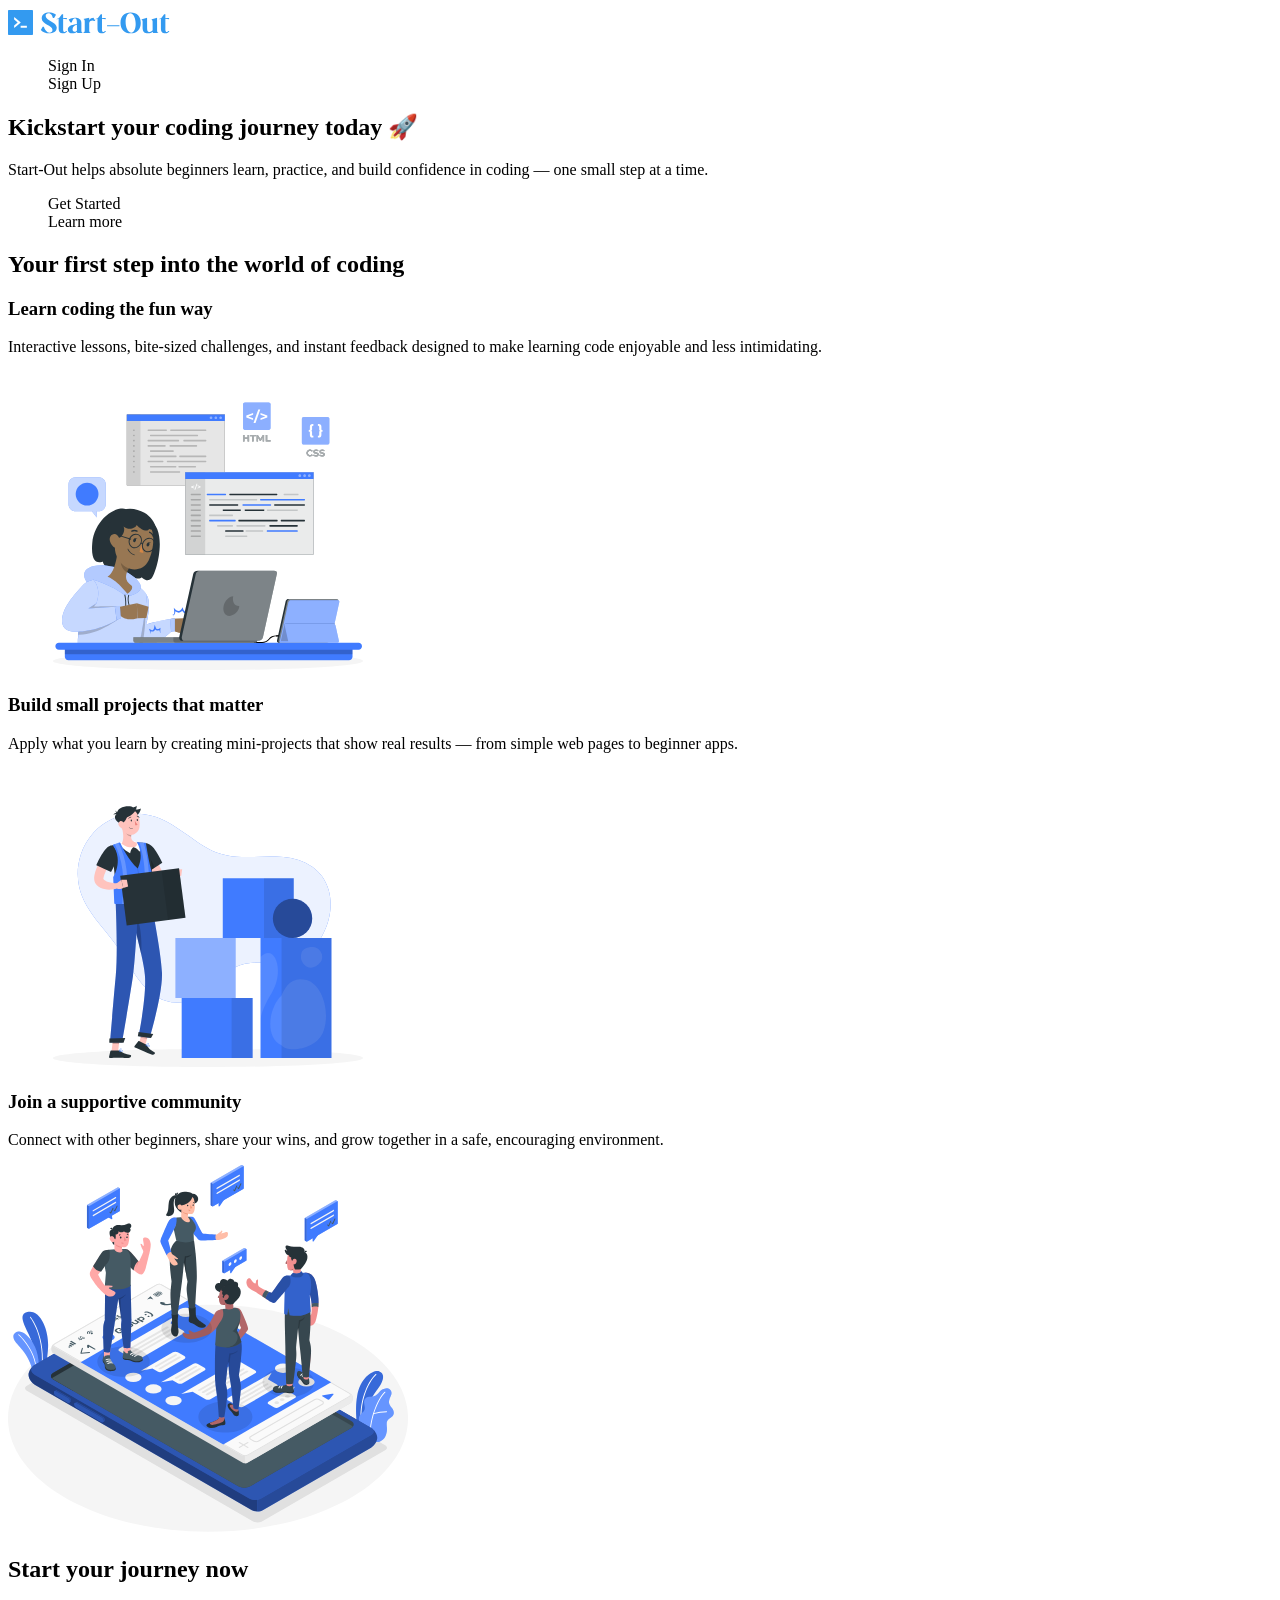
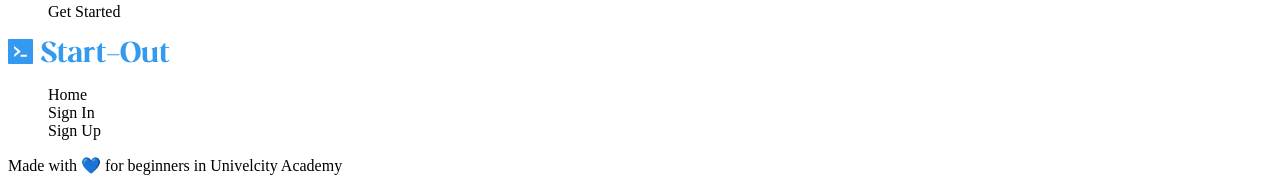
==== index.html @ b6db56e7 "first commit" ====
<!DOCTYPE html>
<html lang="en">

<head>
    <meta charset="UTF-8">
    <meta name="viewport" content="width=device-width, initial-scale=1.0">
    <link rel="stylesheet" href="style.css">
    <title>Start-Out</title>
</head>

<body>
    <header>
        <nav>
            <a href="/"><img src="/images/startout.svg" alt=""></a>
            <!-- Nav Buttons -->
            <ul>
                <li><a href="signin.html">Sign In</a></li>
                <li><a href="signup.html">Sign Up</a></li>
            </ul>
        </nav>

        <section>
            <!-- Hero section -->
            <h1>Kickstart <span>your coding</span> journey today 🚀</h1>
            <p>Start-Out helps absolute beginners learn, practice, and build confidence in coding — one small step at a
                time.
            </p>

            <ul>
                <li><a href="signup.html">Get Started</a></li>
                <li><a href="#">Learn more</a></li>
            </ul>
        </section>

    </header>


    <main>
        <section>
            <!-- Featured Section -->
            <h2>Your <span>first step</span> into the world of coding</h2>

            <div>
                <h3>Learn coding the fun way</h3>
                <p>
                    Interactive lessons, bite-sized challenges, and instant feedback designed to make learning code
                    enjoyable
                    and
                    less intimidating.
                </p>
                <img src="/images/features-1.svg" alt="">
            </div>


            <div>
                <h3>Build small projects that matter</h3>
                <p>
                    Apply what you learn by creating mini-projects that show real results — from simple web pages to
                    beginner
                    apps.
                </p>
                <img src="images/features-2.svg" alt="">
            </div>

            <div>
                <h3>Join a supportive community</h3>
                <p>
                    Connect with other beginners, share your wins, and grow together in a safe, encouraging environment.
                </p>
                <img src="/images/features-3.svg" alt="">
            </div>
        </section>


        <section>
            <!-- Call to Action section -->
            <h2>Start your journey now</h2>
            <ul>
                <li><a href="signup.html">Get Started</a></li>
            </ul>

        </section>

    </main>


    <footer>
        <!-- Footer -->
        <a href="/"><img src="/images/startout.svg" alt=""></a>
        <ul>
            <li><a href="/">Home</a></li>
            <li><a href="signin.html">Sign In</a></li>
            <li><a href="signup.html">Sign Up</a></li>
        </ul>
        <p>Made with 💙 for beginners in Univelcity Academy</p>
    </footer>

</body>

</html>
---- style.css ----
ul{
    list-style: none;
}
a{
    text-decoration: none;
    color: inherit;
}
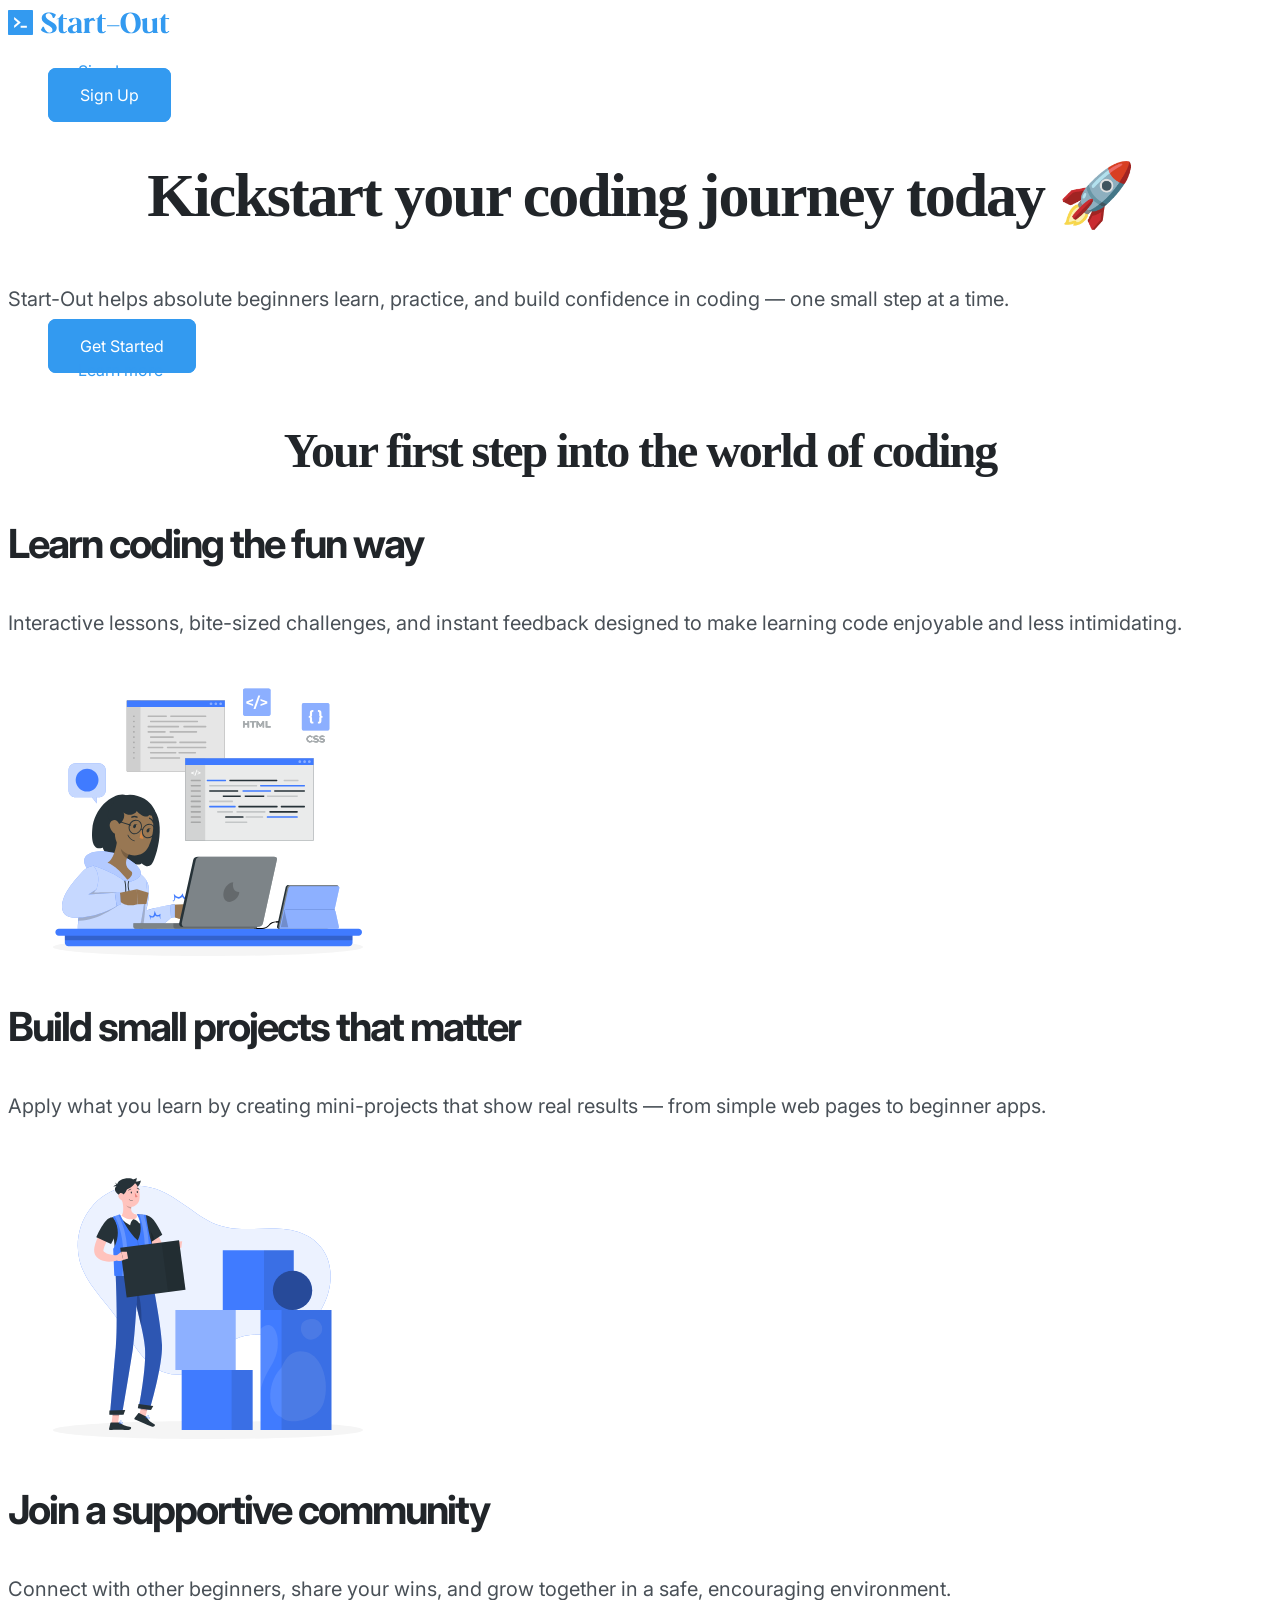
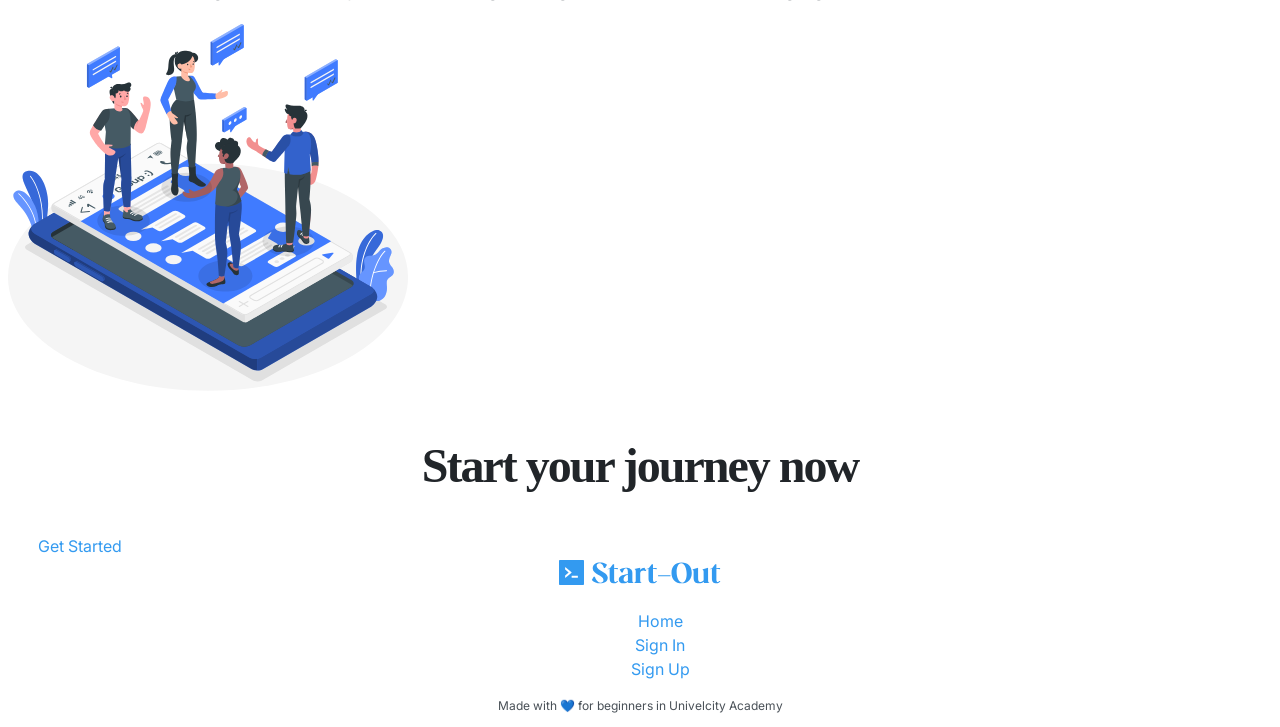
==== commit 15094eca: "added more css rules" ====
--- a/index.html
+++ b/index.html
@@ -5,30 +5,38 @@
     <meta charset="UTF-8">
     <meta name="viewport" content="width=device-width, initial-scale=1.0">
     <link rel="stylesheet" href="style.css">
+    <link href="https://fonts.cdnfonts.com/css/fregan-serif" rel="stylesheet">
+    <link rel="preconnect" href="https://fonts.googleapis.com">
+    <link rel="preconnect" href="https://fonts.gstatic.com" crossorigin>
+    <link
+        href="https://fonts.googleapis.com/css2?family=Inter:ital,opsz,wght@0,14..32,100..900;1,14..32,100..900&display=swap"
+        rel="stylesheet">
     <title>Start-Out</title>
 </head>
 
 <body>
     <header>
-        <nav>
-            <a href="/"><img src="/images/startout.svg" alt=""></a>
+        <nav class="navbar">
+            <a href="/"><img class="logo-md" src="/images/startout.svg" alt=""></a>
             <!-- Nav Buttons -->
             <ul>
-                <li><a href="signin.html">Sign In</a></li>
-                <li><a href="signup.html">Sign Up</a></li>
+                <li><a class="btn btn-primary-outline" href="signin.html">Sign In</a></li>
+                <li><a class="btn btn-primary" href="signup.html">Sign Up</a></li>
             </ul>
         </nav>
 
-        <section>
+        <section class="hero-section">
             <!-- Hero section -->
-            <h1>Kickstart <span>your coding</span> journey today 🚀</h1>
-            <p>Start-Out helps absolute beginners learn, practice, and build confidence in coding — one small step at a
+            <h1 class="hero-heading">Kickstart <span class="highlight highlight-secondary">your coding</span> journey
+                today 🚀</h1>
+            <p class="hero-paragraph">Start-Out helps absolute beginners learn, practice, and build confidence in coding
+                — one small step at a
                 time.
             </p>
 
             <ul>
-                <li><a href="signup.html">Get Started</a></li>
-                <li><a href="#">Learn more</a></li>
+                <li><a class="btn btn-primary" href="signup.html">Get Started</a></li>
+                <li><a class="btn btn-primary-outline" href="#features">Learn more</a></li>
             </ul>
         </section>
 
@@ -36,63 +44,63 @@
 
 
     <main>
-        <section>
+        <section class="features features-section">
             <!-- Featured Section -->
-            <h2>Your <span>first step</span> into the world of coding</h2>
+            <h2 class="features-main-heading">Your <span class="highlight highlight-tertiary">first step</span> into the
+                world of coding</h2>
 
             <div>
-                <h3>Learn coding the fun way</h3>
+                <h3 class="orange-text">Learn coding the fun way</h3>
                 <p>
                     Interactive lessons, bite-sized challenges, and instant feedback designed to make learning code
                     enjoyable
                     and
                     less intimidating.
                 </p>
-                <img src="/images/features-1.svg" alt="">
+                <img class="feature-img" src="/images/features-1.svg" alt="">
             </div>
 
 
             <div>
-                <h3>Build small projects that matter</h3>
+                <h3 class="orange-text">Build small projects that matter</h3>
                 <p>
                     Apply what you learn by creating mini-projects that show real results — from simple web pages to
                     beginner
                     apps.
                 </p>
-                <img src="images/features-2.svg" alt="">
+                <img class="feature-img" src="images/features-2.svg" alt="">
             </div>
 
             <div>
-                <h3>Join a supportive community</h3>
+                <h3 class="orange-text">Join a supportive community</h3>
                 <p>
                     Connect with other beginners, share your wins, and grow together in a safe, encouraging environment.
                 </p>
-                <img src="/images/features-3.svg" alt="">
+                <img class="feature-img" src="/images/features-3.svg" alt="">
             </div>
         </section>
 
 
-        <section>
+        <section class="cta-section">
             <!-- Call to Action section -->
-            <h2>Start your journey now</h2>
-            <ul>
-                <li><a href="signup.html">Get Started</a></li>
-            </ul>
 
+            <div class="cta-card">
+                <h2>Start your journey now</h2>
+                <a class="btn btn-secondary" href="signup.html">Get Started</a>
+            </div>
         </section>
-
     </main>
 
 
-    <footer>
+    <footer class="footer">
         <!-- Footer -->
-        <a href="/"><img src="/images/startout.svg" alt=""></a>
+        <a href="/"><img class="logo-sm" src="/images/startout.svg" alt=""></a>
         <ul>
             <li><a href="/">Home</a></li>
             <li><a href="signin.html">Sign In</a></li>
             <li><a href="signup.html">Sign Up</a></li>
         </ul>
-        <p>Made with 💙 for beginners in Univelcity Academy</p>
+        <p class="small-text">Made with 💙 for beginners in Univelcity Academy</p>
     </footer>
 
 </body>
--- a/style.css
+++ b/style.css
@@ -1,8 +1,125 @@
+/* 
 
-ul{
+---------- TYPOGRAPHY ----------
+
+FONT SIZES
+12px / 16px / 20px / 24px / 32px / 40px / 48px / 62px
+
+FONT WEIGHTS
+400 / 700
+
+LINE HEIGHTS
+1.2 / 1.5
+
+LETTER SPACING
+0 / -2px
+
+FONT FAMILY
+Inter
+
+---------- COLORS ----------
+
+PRIMARY
+Base: #339af0 (Sky Blue)
+Tint: #d0ebff (Arctic)
+Shade: #1c7ed6 (Deep Sea)
+
+SECONDARY
+Base: #9775fa (Lavendar)
+Tint: #e5dbff (Moonligh Iris)
+Shade: #7048e8 (Velvet Night)
+
+TERTIARY
+Base: #ff922b (Pumpkin)
+Tint: #ffe8cc (Dawn)
+Shade: #f76707 (Lava)
+
+GREY
+Base: #495057 (Slate)
+Tint: #f1f3f5 (Pebble)
+Shade: #212529 (Graphite)
+White: #ffffff (White)
+Black: #000000 (Black)
+
+---------- BORDER RADIUS ----------
+
+4px / 8px / 20px
+
+---------- SPACING SYSTEM ----------
+
+5px / 10px / 15px / 20px / 25px / 30px / 40px / 50px / 60px / 70px / 80px / 90px / 100px / 125px / 150px / 200px / 250px / 300px / 400px / 500px
+
+*/
+
+
+
+body {
+    font-family: "Inter", sans-serif;
+    line-height: 1.5;
+    color: #495057;
+    font-weight: 400;
+}
+
+h1,
+h2,
+h3 {
+    font-weight: 700;
+    line-height: 1.2;
+    letter-spacing: -2px;
+    color: #212529;
+}
+
+h1 {
+    text-align: center;
+    font-size: 62px;
+    font-family: 'Fregan Serif', serif;
+
+}
+
+h2 {
+    text-align: center;
+    font-size: 48px;
+    font-family: 'Fregan Serif', serif;
+
+}
+
+h3 {
+    font-size: 40px;
+}
+
+p {
+    font-size: 20px;
+}
+
+ul {
     list-style: none;
 }
-a{
+
+a {
     text-decoration: none;
-    color: inherit;
+    color: #339AF0;
+}
+
+footer {
+    text-align: center;
+}
+
+footer p {
+    font-size: 12px;
+}
+
+
+/* ===============Components============== */
+.btn {
+    font-size: 16px;
+    text-decoration: none;
+    padding: 15px 30px;
+    border-radius: 8px;
+}
+
+.btn-primary:link,
+.btn-primary:visited {
+    color: #ffffff;
+    background-color: #339af0;
+    border: 2px solid #339af0;
 }
